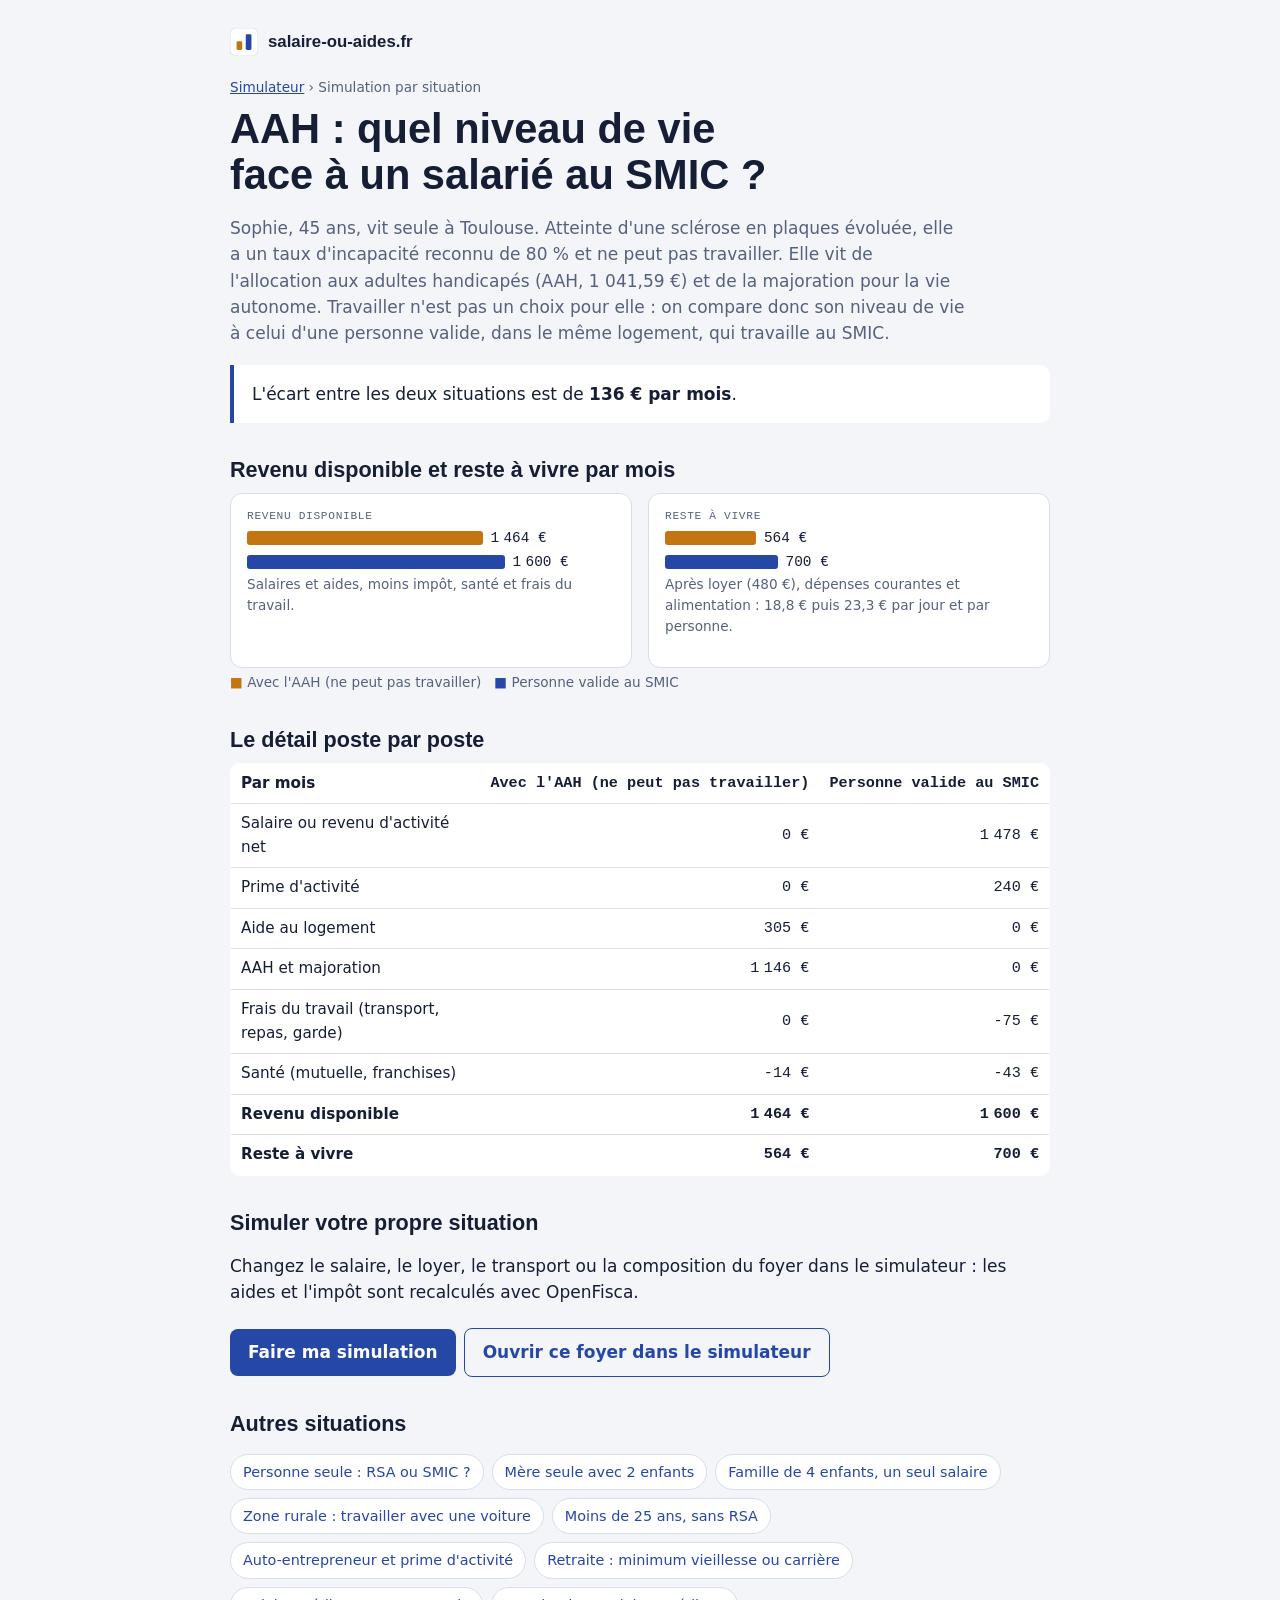
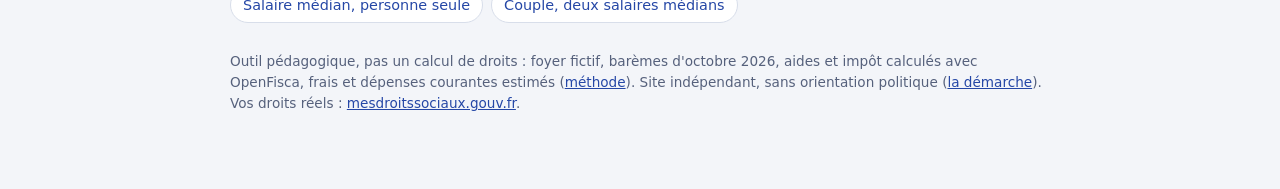
==== site/foyers/aah-handicap-niveau-de-vie/index.html @ c9dc5aaa "Référencement : FAQ structurée, titre optimisé et 10 pages par situation - Titre et description cibl" ====
<!doctype html>
<html lang="fr">
<head>
<meta charset="utf-8">
<meta name="viewport" content="width=device-width, initial-scale=1, viewport-fit=cover">
<title>AAH : quel niveau de vie face à un salarié au SMIC ? (2026)</title>
<meta name="description" content="Avec l&#x27;AAH (ne peut pas travailler) : 1 464 € par mois ; personne valide au smic : 1 600 €, soit +136 €. Reste à vivre de 564 € à 700 €. Calcul détaillé 2026 (aides, impôt, frais) avec OpenFisca.">
<link rel="canonical" href="https://salaire-ou-aides.fr/foyers/aah-handicap-niveau-de-vie/">
<link rel="icon" href="/favicon.svg" type="image/svg+xml">
<link rel="apple-touch-icon" href="/apple-touch-icon.png">
<meta property="og:type" content="article">
<meta property="og:locale" content="fr_FR">
<meta property="og:site_name" content="salaire-ou-aides.fr">
<meta property="og:title" content="AAH : quel niveau de vie face à un salarié au SMIC ? (2026)">
<meta property="og:description" content="Avec l&#x27;AAH (ne peut pas travailler) : 1 464 € par mois ; personne valide au smic : 1 600 €, soit +136 €. Reste à vivre de 564 € à 700 €. Calcul détaillé 2026 (aides, impôt, frais) avec OpenFisca.">
<meta property="og:url" content="https://salaire-ou-aides.fr/foyers/aah-handicap-niveau-de-vie/">
<meta property="og:image" content="https://salaire-ou-aides.fr/og.png">
<meta name="twitter:card" content="summary_large_image">
<link rel="stylesheet" href="/fonts/fonts.css">
<script type="application/ld+json">[{"@context": "https://schema.org", "@type": "WebPage", "name": "AAH : quel niveau de vie face à un salarié au SMIC ? (2026)", "description": "Avec l'AAH (ne peut pas travailler) : 1 464 € par mois ; personne valide au smic : 1 600 €, soit +136 €. Reste à vivre de 564 € à 700 €. Calcul détaillé 2026 (aides, impôt, frais) avec OpenFisca.", "url": "https://salaire-ou-aides.fr/foyers/aah-handicap-niveau-de-vie/", "inLanguage": "fr-FR", "isPartOf": {"@type": "WebSite", "name": "salaire-ou-aides.fr", "url": "https://salaire-ou-aides.fr/"}, "dateModified": "2026-10-13"}, {"@context": "https://schema.org", "@type": "BreadcrumbList", "itemListElement": [{"@type": "ListItem", "position": 1, "name": "Simulateur", "item": "https://salaire-ou-aides.fr/"}, {"@type": "ListItem", "position": 2, "name": "AAH : quel niveau de vie face à un salarié au SMIC ?", "item": "https://salaire-ou-aides.fr/foyers/aah-handicap-niveau-de-vie/"}]}]</script>
<style>
:root{--paper:#f3f5f9;--surface:#fff;--ink:#161e36;--muted:#56617c;--line:#d8deea;--work:#2547a6;--aid:#c27510;--gain:#1d7650;--loss:#b03636;color-scheme:light}
@media (prefers-color-scheme:dark){:root{--paper:#0e1321;--surface:#161d30;--ink:#e6eaf4;--muted:#98a3bd;--line:#29324d;--work:#86a2ff;--aid:#eaa845;--gain:#5ccb9b;--loss:#ef8080;color-scheme:dark}}
*{box-sizing:border-box}
body{margin:0;background:var(--paper);color:var(--ink);font:17px/1.55 "Source Sans 3","Segoe UI",system-ui,sans-serif}
.wrap{max-width:860px;margin:0 auto;padding-inline:20px;padding-block:28px 60px}
a{color:var(--work)}
.brand{display:inline-flex;align-items:center;gap:10px;text-decoration:none;color:var(--ink);font:700 1.05rem "Archivo","Arial Narrow",sans-serif;font-stretch:90%}
.crumbs{font-size:.85rem;color:var(--muted);margin:14px 0 8px}
h1{font:800 clamp(1.8rem,4.6vw,2.6rem)/1.1 "Archivo","Arial Narrow",sans-serif;font-stretch:85%;margin:0 0 12px;text-wrap:balance}
h2{font:750 1.35rem/1.2 "Archivo","Arial Narrow",sans-serif;font-stretch:85%;margin:34px 0 10px}
.lead{color:var(--muted);max-width:68ch}
.verdict{margin:18px 0;padding:16px 18px;border-left:4px solid var(--work);background:var(--surface);border-radius:0 10px 10px 0}
.gauges{display:grid;grid-template-columns:1fr 1fr;gap:16px;margin-top:10px}
@media (max-width:600px){.gauges{grid-template-columns:1fr}}
.card{background:var(--surface);border:1px solid var(--line);border-radius:12px;padding:16px}
.lab{font:500 .7rem "IBM Plex Mono",monospace;letter-spacing:.06em;text-transform:uppercase;color:var(--muted)}
.bar{display:flex;align-items:center;gap:8px;margin-top:8px;font:500 .9rem "IBM Plex Mono",monospace;white-space:nowrap}
.bar span{display:block;height:14px;border-radius:3px}
.leg{font-size:.85rem;color:var(--muted);margin-top:4px}
table{width:100%;border-collapse:collapse;font-size:.95rem;background:var(--surface);border:1px solid var(--line);border-radius:10px;overflow:hidden}
th,td{padding:8px 10px;border-bottom:1px solid var(--line);text-align:left}
td:nth-child(n+2),th:nth-child(n+2){text-align:right;font-family:"IBM Plex Mono",monospace;white-space:nowrap}
tr.tot td{font-weight:700}
.scroll{overflow-x:auto}
.cta{display:inline-block;margin:6px 8px 0 0;padding:10px 18px;border-radius:8px;background:var(--work);color:var(--surface);font-weight:700;text-decoration:none}
.cta.ghost{background:transparent;color:var(--work);border:1px solid var(--work)}
ul.others{list-style:none;padding:0;display:flex;flex-wrap:wrap;gap:8px}
ul.others a{display:inline-block;padding:6px 12px;border:1px solid var(--line);border-radius:99px;background:var(--surface);text-decoration:none;font-size:.9rem}
.note{font-size:.85rem;color:var(--muted);margin-top:28px}
</style>
</head>
<body>
<div class="wrap">
<a class="brand" href="/"><svg viewBox="0 0 64 64" width="28" height="28" aria-hidden="true"><rect width="64" height="64" rx="14" fill="var(--surface)" stroke="var(--line)" stroke-width="2"/><rect x="15" y="30" width="13" height="20" rx="3" fill="var(--aid)"/><rect x="36" y="14" width="13" height="36" rx="3" fill="var(--work)"/></svg>salaire-ou-aides.fr</a>
<nav class="crumbs"><a href="/">Simulateur</a> › Simulation par situation</nav>
<h1>AAH : quel niveau de vie face à un salarié au SMIC ?</h1>
<p class="lead">Sophie, 45 ans, vit seule à Toulouse. Atteinte d&#x27;une sclérose en plaques évoluée, elle a un taux d&#x27;incapacité reconnu de 80 % et ne peut pas travailler. Elle vit de l&#x27;allocation aux adultes handicapés (AAH, 1 041,59 €) et de la majoration pour la vie autonome. Travailler n&#x27;est pas un choix pour elle : on compare donc son niveau de vie à celui d&#x27;une personne valide, dans le même logement, qui travaille au SMIC.</p>
<p class="verdict">L'écart entre les deux situations est de <b>136 € par mois</b>.</p>

<h2>Revenu disponible et reste à vivre par mois</h2>
<div class="gauges">
  <div class="card"><div class="lab">Revenu disponible</div>
    <div class="bar"><span style="width:64.0%;background:var(--aid)"></span>1 464 €</div>
    <div class="bar"><span style="width:70.0%;background:var(--work)"></span>1 600 €</div>
    <p class="leg">Salaires et aides, moins impôt, santé et frais du travail.</p></div>
  <div class="card"><div class="lab">Reste à vivre</div>
    <div class="bar"><span style="width:24.7%;background:var(--aid)"></span>564 €</div>
    <div class="bar"><span style="width:30.6%;background:var(--work)"></span>700 €</div>
    <p class="leg">Après loyer (480 €), dépenses courantes et alimentation : 18,8 € puis 23,3 € par jour et par personne.</p></div>
</div>
<p class="leg"><span style="color:var(--aid)">■</span> Avec l&#x27;AAH (ne peut pas travailler) &nbsp; <span style="color:var(--work)">■</span> Personne valide au SMIC</p>

<h2>Le détail poste par poste</h2>
<div class="scroll"><table>
<thead><tr><th>Par mois</th><th>Avec l&#x27;AAH (ne peut pas travailler)</th><th>Personne valide au SMIC</th></tr></thead>
<tbody>
<tr><td>Salaire ou revenu d&#x27;activité net</td><td>0 €</td><td>1 478 €</td></tr>
<tr><td>Prime d&#x27;activité</td><td>0 €</td><td>240 €</td></tr>
<tr><td>Aide au logement</td><td>305 €</td><td>0 €</td></tr>
<tr><td>AAH et majoration</td><td>1 146 €</td><td>0 €</td></tr>
<tr><td>Frais du travail (transport, repas, garde)</td><td>0 €</td><td>-75 €</td></tr>
<tr><td>Santé (mutuelle, franchises)</td><td>-14 €</td><td>-43 €</td></tr>
<tr class="tot"><td>Revenu disponible</td><td>1 464 €</td><td>1 600 €</td></tr>
<tr class="tot"><td>Reste à vivre</td><td>564 €</td><td>700 €</td></tr>
</tbody></table></div>

<h2>Simuler votre propre situation</h2>
<p>Changez le salaire, le loyer, le transport ou la composition du foyer dans le simulateur : les aides et l'impôt sont recalculés avec OpenFisca.</p>
<a class="cta" href="/#mon-profil">Faire ma simulation</a><a class="cta ghost" href="/#foyer-sophie">Ouvrir ce foyer dans le simulateur</a>

<h2>Autres situations</h2>
<ul class="others">
<li><a href="/foyers/personne-seule-rsa-ou-smic/">Personne seule : RSA ou SMIC ?</a></li>
<li><a href="/foyers/mere-seule-2-enfants-rsa-ou-travail/">Mère seule avec 2 enfants</a></li>
<li><a href="/foyers/famille-nombreuse-4-enfants-rsa-ou-travail/">Famille de 4 enfants, un seul salaire</a></li>
<li><a href="/foyers/zone-rurale-voiture-travailler-rentable/">Zone rurale : travailler avec une voiture</a></li>
<li><a href="/foyers/moins-de-25-ans-sans-rsa-emploi/">Moins de 25 ans, sans RSA</a></li>
<li><a href="/foyers/auto-entrepreneur-rsa-prime-activite/">Auto-entrepreneur et prime d&#x27;activité</a></li>
<li><a href="/foyers/retraite-minimum-vieillesse-ou-carriere/">Retraite : minimum vieillesse ou carrière</a></li>
<li><a href="/foyers/salaire-median-personne-seule/">Salaire médian, personne seule</a></li>
<li><a href="/foyers/couple-deux-salaires-medians-enfants/">Couple, deux salaires médians</a></li>
</ul>

<p class="note">Outil pédagogique, pas un calcul de droits : foyer fictif, barèmes d'octobre 2026, aides et impôt calculés avec OpenFisca, frais et dépenses courantes estimés (<a href="/#methode">méthode</a>). Site indépendant, sans orientation politique (<a href="/#demarche">la démarche</a>). Vos droits réels : <a href="https://www.mesdroitssociaux.gouv.fr">mesdroitssociaux.gouv.fr</a>.</p>
</div>
</body>
</html>
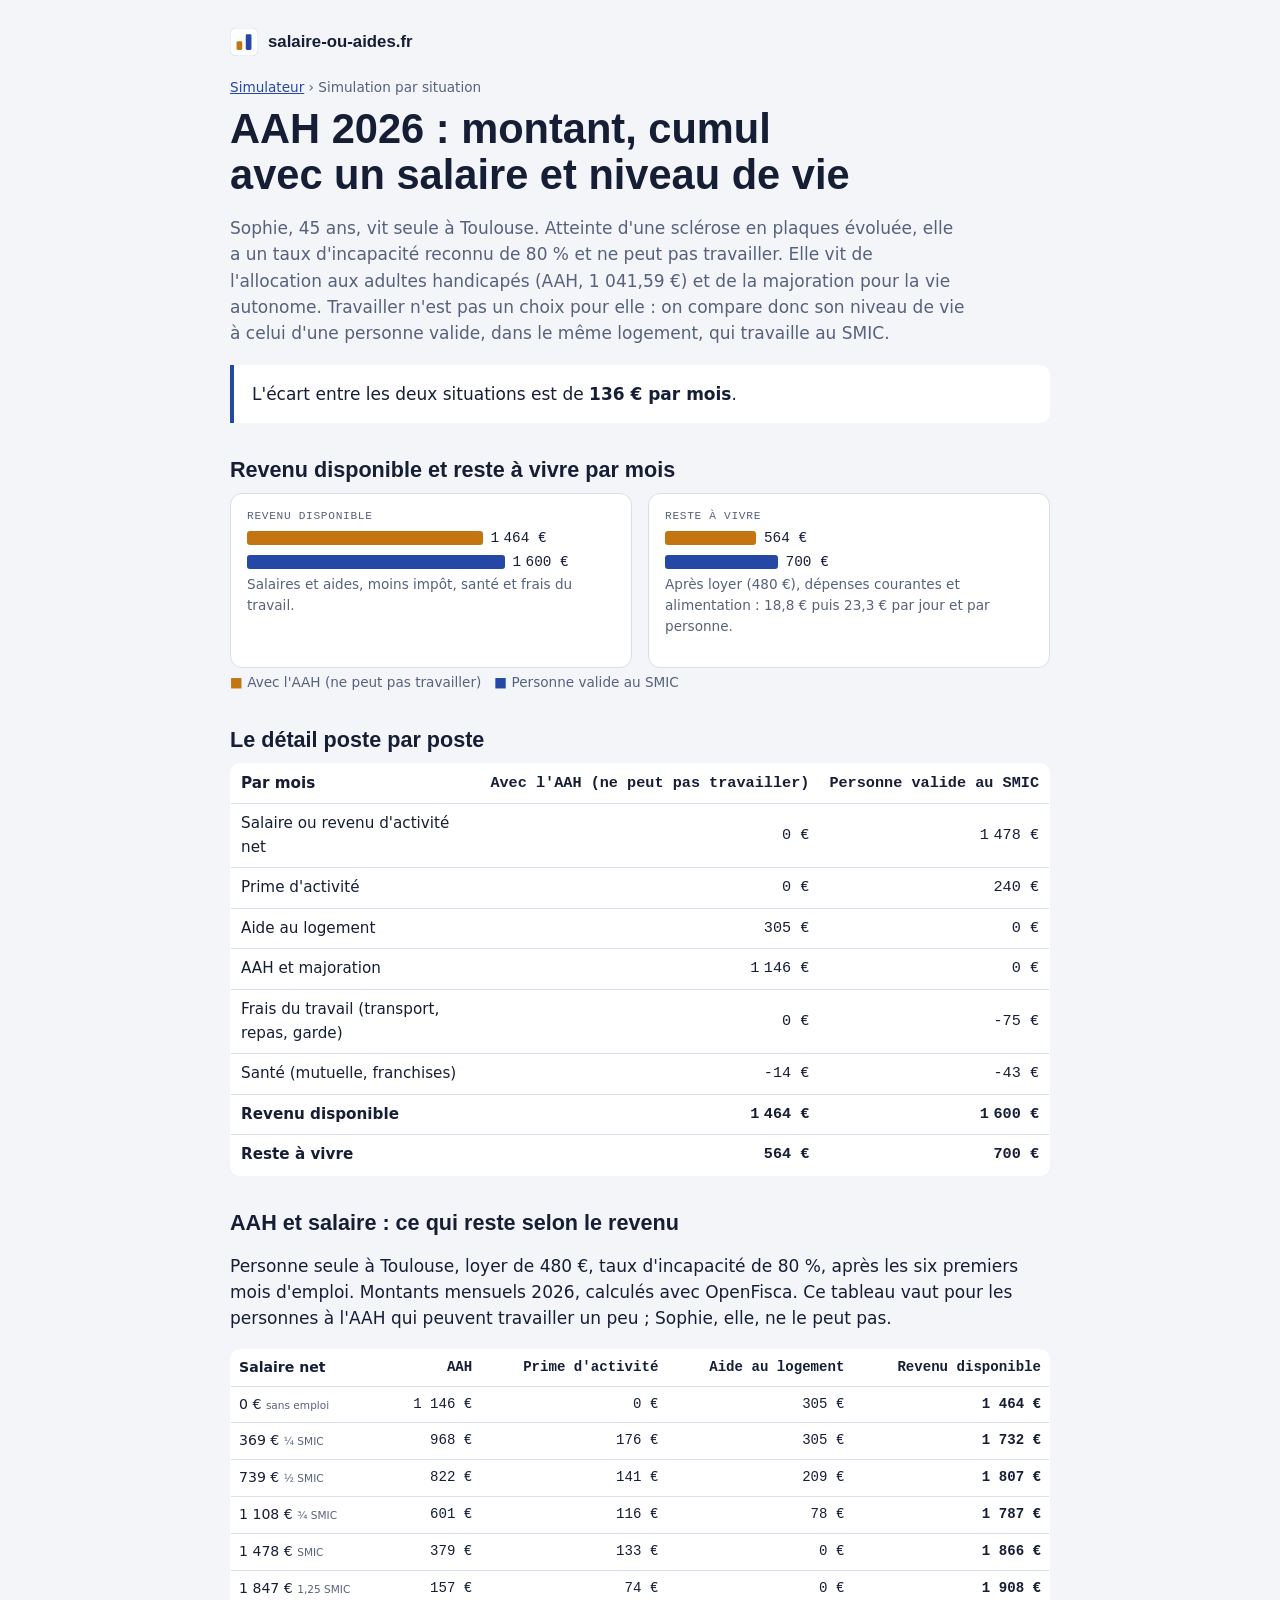
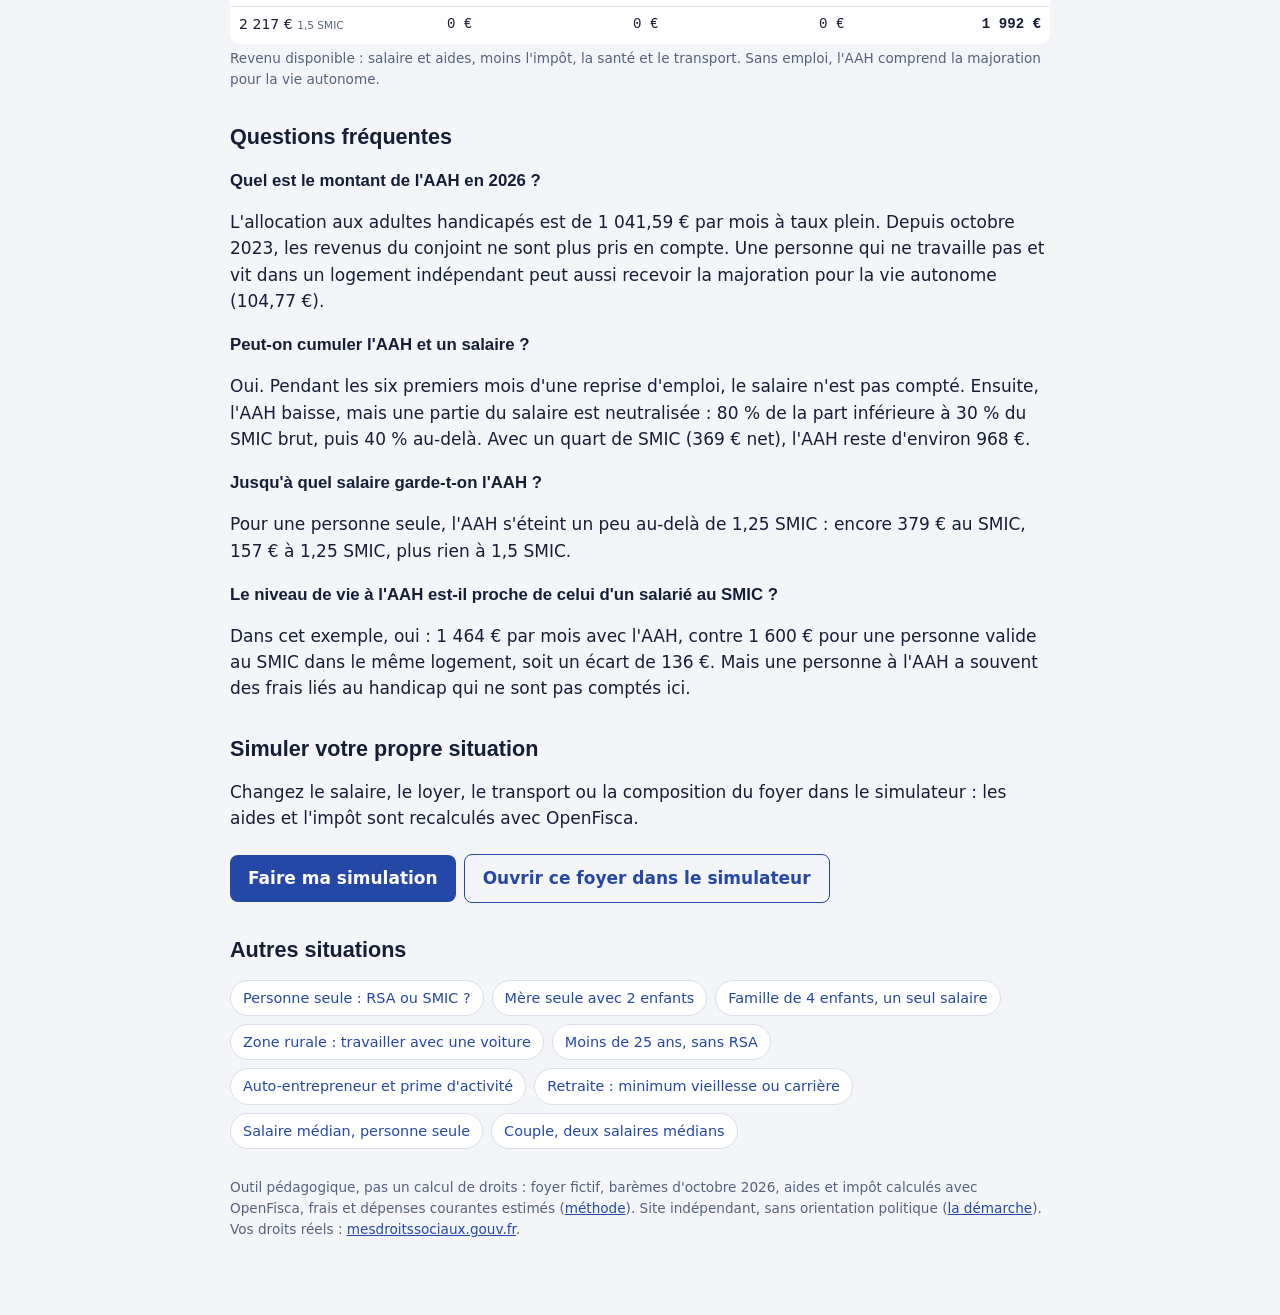
==== commit 4516a77e: "Renforce les 8 autres pages par situation : tableaux, explications et FAQ Chaque page a désormais un" ====
--- a/site/foyers/aah-handicap-niveau-de-vie/index.html
+++ b/site/foyers/aah-handicap-niveau-de-vie/index.html
@@ -3,21 +3,21 @@
 <head>
 <meta charset="utf-8">
 <meta name="viewport" content="width=device-width, initial-scale=1, viewport-fit=cover">
-<title>AAH : quel niveau de vie face à un salarié au SMIC ? (2026)</title>
-<meta name="description" content="Avec l&#x27;AAH (ne peut pas travailler) : 1 464 € par mois ; personne valide au smic : 1 600 €, soit +136 €. Reste à vivre de 564 € à 700 €. Calcul détaillé 2026 (aides, impôt, frais) avec OpenFisca.">
+<title>AAH 2026 : montant, cumul avec un salaire et niveau de vie</title>
+<meta name="description" content="Avec l&#x27;AAH (ne peut pas travailler) : 1 464 € par mois ; Personne valide au SMIC : 1 600 €, soit +136 €. Reste à vivre de 564 € à 700 €. Calcul détaillé 2026 (aides, impôt, frais) avec OpenFisca.">
 <link rel="canonical" href="https://salaire-ou-aides.fr/foyers/aah-handicap-niveau-de-vie/">
 <link rel="icon" href="/favicon.svg" type="image/svg+xml">
 <link rel="apple-touch-icon" href="/apple-touch-icon.png">
 <meta property="og:type" content="article">
 <meta property="og:locale" content="fr_FR">
 <meta property="og:site_name" content="salaire-ou-aides.fr">
-<meta property="og:title" content="AAH : quel niveau de vie face à un salarié au SMIC ? (2026)">
-<meta property="og:description" content="Avec l&#x27;AAH (ne peut pas travailler) : 1 464 € par mois ; personne valide au smic : 1 600 €, soit +136 €. Reste à vivre de 564 € à 700 €. Calcul détaillé 2026 (aides, impôt, frais) avec OpenFisca.">
+<meta property="og:title" content="AAH 2026 : montant, cumul avec un salaire et niveau de vie">
+<meta property="og:description" content="Avec l&#x27;AAH (ne peut pas travailler) : 1 464 € par mois ; Personne valide au SMIC : 1 600 €, soit +136 €. Reste à vivre de 564 € à 700 €. Calcul détaillé 2026 (aides, impôt, frais) avec OpenFisca.">
 <meta property="og:url" content="https://salaire-ou-aides.fr/foyers/aah-handicap-niveau-de-vie/">
 <meta property="og:image" content="https://salaire-ou-aides.fr/og.png">
 <meta name="twitter:card" content="summary_large_image">
 <link rel="stylesheet" href="/fonts/fonts.css">
-<script type="application/ld+json">[{"@context": "https://schema.org", "@type": "WebPage", "name": "AAH : quel niveau de vie face à un salarié au SMIC ? (2026)", "description": "Avec l'AAH (ne peut pas travailler) : 1 464 € par mois ; personne valide au smic : 1 600 €, soit +136 €. Reste à vivre de 564 € à 700 €. Calcul détaillé 2026 (aides, impôt, frais) avec OpenFisca.", "url": "https://salaire-ou-aides.fr/foyers/aah-handicap-niveau-de-vie/", "inLanguage": "fr-FR", "isPartOf": {"@type": "WebSite", "name": "salaire-ou-aides.fr", "url": "https://salaire-ou-aides.fr/"}, "dateModified": "2026-10-13"}, {"@context": "https://schema.org", "@type": "BreadcrumbList", "itemListElement": [{"@type": "ListItem", "position": 1, "name": "Simulateur", "item": "https://salaire-ou-aides.fr/"}, {"@type": "ListItem", "position": 2, "name": "AAH : quel niveau de vie face à un salarié au SMIC ?", "item": "https://salaire-ou-aides.fr/foyers/aah-handicap-niveau-de-vie/"}]}]</script>
+<script type="application/ld+json">[{"@context": "https://schema.org", "@type": "WebPage", "name": "AAH 2026 : montant, cumul avec un salaire et niveau de vie", "description": "Avec l'AAH (ne peut pas travailler) : 1 464 € par mois ; Personne valide au SMIC : 1 600 €, soit +136 €. Reste à vivre de 564 € à 700 €. Calcul détaillé 2026 (aides, impôt, frais) avec OpenFisca.", "url": "https://salaire-ou-aides.fr/foyers/aah-handicap-niveau-de-vie/", "inLanguage": "fr-FR", "isPartOf": {"@type": "WebSite", "name": "salaire-ou-aides.fr", "url": "https://salaire-ou-aides.fr/"}, "dateModified": "2026-10-21"}, {"@context": "https://schema.org", "@type": "BreadcrumbList", "itemListElement": [{"@type": "ListItem", "position": 1, "name": "Simulateur", "item": "https://salaire-ou-aides.fr/"}, {"@type": "ListItem", "position": 2, "name": "AAH 2026 : montant, cumul avec un salaire et niveau de vie", "item": "https://salaire-ou-aides.fr/foyers/aah-handicap-niveau-de-vie/"}]}, {"@context": "https://schema.org", "@type": "FAQPage", "mainEntity": [{"@type": "Question", "name": "Quel est le montant de l'AAH en 2026 ?", "acceptedAnswer": {"@type": "Answer", "text": "L'allocation aux adultes handicapés est de 1 041,59 € par mois à taux plein. Depuis octobre 2023, les revenus du conjoint ne sont plus pris en compte. Une personne qui ne travaille pas et vit dans un logement indépendant peut aussi recevoir la majoration pour la vie autonome (104,77 €)."}}, {"@type": "Question", "name": "Peut-on cumuler l'AAH et un salaire ?", "acceptedAnswer": {"@type": "Answer", "text": "Oui. Pendant les six premiers mois d'une reprise d'emploi, le salaire n'est pas compté. Ensuite, l'AAH baisse, mais une partie du salaire est neutralisée : 80 % de la part inférieure à 30 % du SMIC brut, puis 40 % au-delà. Avec un quart de SMIC (369 € net), l'AAH reste d'environ 968 €."}}, {"@type": "Question", "name": "Jusqu'à quel salaire garde-t-on l'AAH ?", "acceptedAnswer": {"@type": "Answer", "text": "Pour une personne seule, l'AAH s'éteint un peu au-delà de 1,25 SMIC : encore 379 € au SMIC, 157 € à 1,25 SMIC, plus rien à 1,5 SMIC."}}, {"@type": "Question", "name": "Le niveau de vie à l'AAH est-il proche de celui d'un salarié au SMIC ?", "acceptedAnswer": {"@type": "Answer", "text": "Dans cet exemple, oui : 1 464 € par mois avec l'AAH, contre 1 600 € pour une personne valide au SMIC dans le même logement, soit un écart de 136 €. Mais une personne à l'AAH a souvent des frais liés au handicap qui ne sont pas comptés ici."}}]}]</script>
 <style>
 :root{--paper:#f3f5f9;--surface:#fff;--ink:#161e36;--muted:#56617c;--line:#d8deea;--work:#2547a6;--aid:#c27510;--gain:#1d7650;--loss:#b03636;color-scheme:light}
 @media (prefers-color-scheme:dark){:root{--paper:#0e1321;--surface:#161d30;--ink:#e6eaf4;--muted:#98a3bd;--line:#29324d;--work:#86a2ff;--aid:#eaa845;--gain:#5ccb9b;--loss:#ef8080;color-scheme:dark}}
@@ -28,6 +28,7 @@
 .brand{display:inline-flex;align-items:center;gap:10px;text-decoration:none;color:var(--ink);font:700 1.05rem "Archivo","Arial Narrow",sans-serif;font-stretch:90%}
 .crumbs{font-size:.85rem;color:var(--muted);margin:14px 0 8px}
 h1{font:800 clamp(1.8rem,4.6vw,2.6rem)/1.1 "Archivo","Arial Narrow",sans-serif;font-stretch:85%;margin:0 0 12px;text-wrap:balance}
+h3{font:700 1.05rem/1.3 "Archivo","Arial Narrow",sans-serif;margin:20px 0 4px}
 h2{font:750 1.35rem/1.2 "Archivo","Arial Narrow",sans-serif;font-stretch:85%;margin:34px 0 10px}
 .lead{color:var(--muted);max-width:68ch}
 .verdict{margin:18px 0;padding:16px 18px;border-left:4px solid var(--work);background:var(--surface);border-radius:0 10px 10px 0}
@@ -43,6 +44,8 @@
 td:nth-child(n+2),th:nth-child(n+2){text-align:right;font-family:"IBM Plex Mono",monospace;white-space:nowrap}
 tr.tot td{font-weight:700}
 .scroll{overflow-x:auto}
+table.grid{font-size:.88rem} .sub{font-size:.75em;color:var(--muted)} table.grid th{white-space:normal;vertical-align:bottom} table.grid th,table.grid td{padding:7px 8px}
+@media (max-width:600px){table.grid .sub{display:block} table.grid{font-size:.76rem} table.grid th,table.grid td{padding:6px 4px}}
 .cta{display:inline-block;margin:6px 8px 0 0;padding:10px 18px;border-radius:8px;background:var(--work);color:var(--surface);font-weight:700;text-decoration:none}
 .cta.ghost{background:transparent;color:var(--work);border:1px solid var(--work)}
 ul.others{list-style:none;padding:0;display:flex;flex-wrap:wrap;gap:8px}
@@ -54,7 +57,7 @@
 <div class="wrap">
 <a class="brand" href="/"><svg viewBox="0 0 64 64" width="28" height="28" aria-hidden="true"><rect width="64" height="64" rx="14" fill="var(--surface)" stroke="var(--line)" stroke-width="2"/><rect x="15" y="30" width="13" height="20" rx="3" fill="var(--aid)"/><rect x="36" y="14" width="13" height="36" rx="3" fill="var(--work)"/></svg>salaire-ou-aides.fr</a>
 <nav class="crumbs"><a href="/">Simulateur</a> › Simulation par situation</nav>
-<h1>AAH : quel niveau de vie face à un salarié au SMIC ?</h1>
+<h1>AAH 2026 : montant, cumul avec un salaire et niveau de vie</h1>
 <p class="lead">Sophie, 45 ans, vit seule à Toulouse. Atteinte d&#x27;une sclérose en plaques évoluée, elle a un taux d&#x27;incapacité reconnu de 80 % et ne peut pas travailler. Elle vit de l&#x27;allocation aux adultes handicapés (AAH, 1 041,59 €) et de la majoration pour la vie autonome. Travailler n&#x27;est pas un choix pour elle : on compare donc son niveau de vie à celui d&#x27;une personne valide, dans le même logement, qui travaille au SMIC.</p>
 <p class="verdict">L'écart entre les deux situations est de <b>136 € par mois</b>.</p>
 
@@ -85,6 +88,32 @@
 <tr class="tot"><td>Reste à vivre</td><td>564 €</td><td>700 €</td></tr>
 </tbody></table></div>
 
+
+<h2>AAH et salaire : ce qui reste selon le revenu</h2>
+<p>Personne seule à Toulouse, loyer de 480 €, taux d'incapacité de 80 %, après les six premiers mois d'emploi. Montants mensuels 2026, calculés avec OpenFisca.
+Ce tableau vaut pour les personnes à l'AAH qui peuvent travailler un peu ; Sophie, elle, ne le peut pas.</p>
+<div class="scroll"><table class="grid">
+<thead><tr><th>Salaire net</th><th>AAH</th><th>Prime d'acti&shy;vité</th><th>Aide au loge&shy;ment</th><th>Revenu dispo&shy;nible</th></tr></thead>
+<tbody>
+<tr><td>0 € <span class="sub">sans emploi</span></td><td>1 146 €</td><td>0 €</td><td>305 €</td><td><b>1 464 €</b></td></tr>
+<tr><td>369 € <span class="sub">¼ SMIC</span></td><td>968 €</td><td>176 €</td><td>305 €</td><td><b>1 732 €</b></td></tr>
+<tr><td>739 € <span class="sub">½ SMIC</span></td><td>822 €</td><td>141 €</td><td>209 €</td><td><b>1 807 €</b></td></tr>
+<tr><td>1 108 € <span class="sub">¾ SMIC</span></td><td>601 €</td><td>116 €</td><td>78 €</td><td><b>1 787 €</b></td></tr>
+<tr><td>1 478 € <span class="sub">SMIC</span></td><td>379 €</td><td>133 €</td><td>0 €</td><td><b>1 866 €</b></td></tr>
+<tr><td>1 847 € <span class="sub">1,25 SMIC</span></td><td>157 €</td><td>74 €</td><td>0 €</td><td><b>1 908 €</b></td></tr>
+<tr><td>2 217 € <span class="sub">1,5 SMIC</span></td><td>0 €</td><td>0 €</td><td>0 €</td><td><b>1 992 €</b></td></tr>
+</tbody></table></div>
+<p class="leg">Revenu disponible : salaire et aides, moins l'impôt, la santé et le transport. Sans emploi, l'AAH comprend la majoration pour la vie autonome.</p>
+
+<h2>Questions fréquentes</h2>
+<h3>Quel est le montant de l&#x27;AAH en 2026 ?</h3>
+<p>L&#x27;allocation aux adultes handicapés est de 1 041,59 € par mois à taux plein. Depuis octobre 2023, les revenus du conjoint ne sont plus pris en compte. Une personne qui ne travaille pas et vit dans un logement indépendant peut aussi recevoir la majoration pour la vie autonome (104,77 €).</p>
+<h3>Peut-on cumuler l&#x27;AAH et un salaire ?</h3>
+<p>Oui. Pendant les six premiers mois d&#x27;une reprise d&#x27;emploi, le salaire n&#x27;est pas compté. Ensuite, l&#x27;AAH baisse, mais une partie du salaire est neutralisée : 80 % de la part inférieure à 30 % du SMIC brut, puis 40 % au-delà. Avec un quart de SMIC (369 € net), l&#x27;AAH reste d&#x27;environ 968 €.</p>
+<h3>Jusqu&#x27;à quel salaire garde-t-on l&#x27;AAH ?</h3>
+<p>Pour une personne seule, l&#x27;AAH s&#x27;éteint un peu au-delà de 1,25 SMIC : encore 379 € au SMIC, 157 € à 1,25 SMIC, plus rien à 1,5 SMIC.</p>
+<h3>Le niveau de vie à l&#x27;AAH est-il proche de celui d&#x27;un salarié au SMIC ?</h3>
+<p>Dans cet exemple, oui : 1 464 € par mois avec l&#x27;AAH, contre 1 600 € pour une personne valide au SMIC dans le même logement, soit un écart de 136 €. Mais une personne à l&#x27;AAH a souvent des frais liés au handicap qui ne sont pas comptés ici.</p>
 <h2>Simuler votre propre situation</h2>
 <p>Changez le salaire, le loyer, le transport ou la composition du foyer dans le simulateur : les aides et l'impôt sont recalculés avec OpenFisca.</p>
 <a class="cta" href="/#mon-profil">Faire ma simulation</a><a class="cta ghost" href="/#foyer-sophie">Ouvrir ce foyer dans le simulateur</a>
